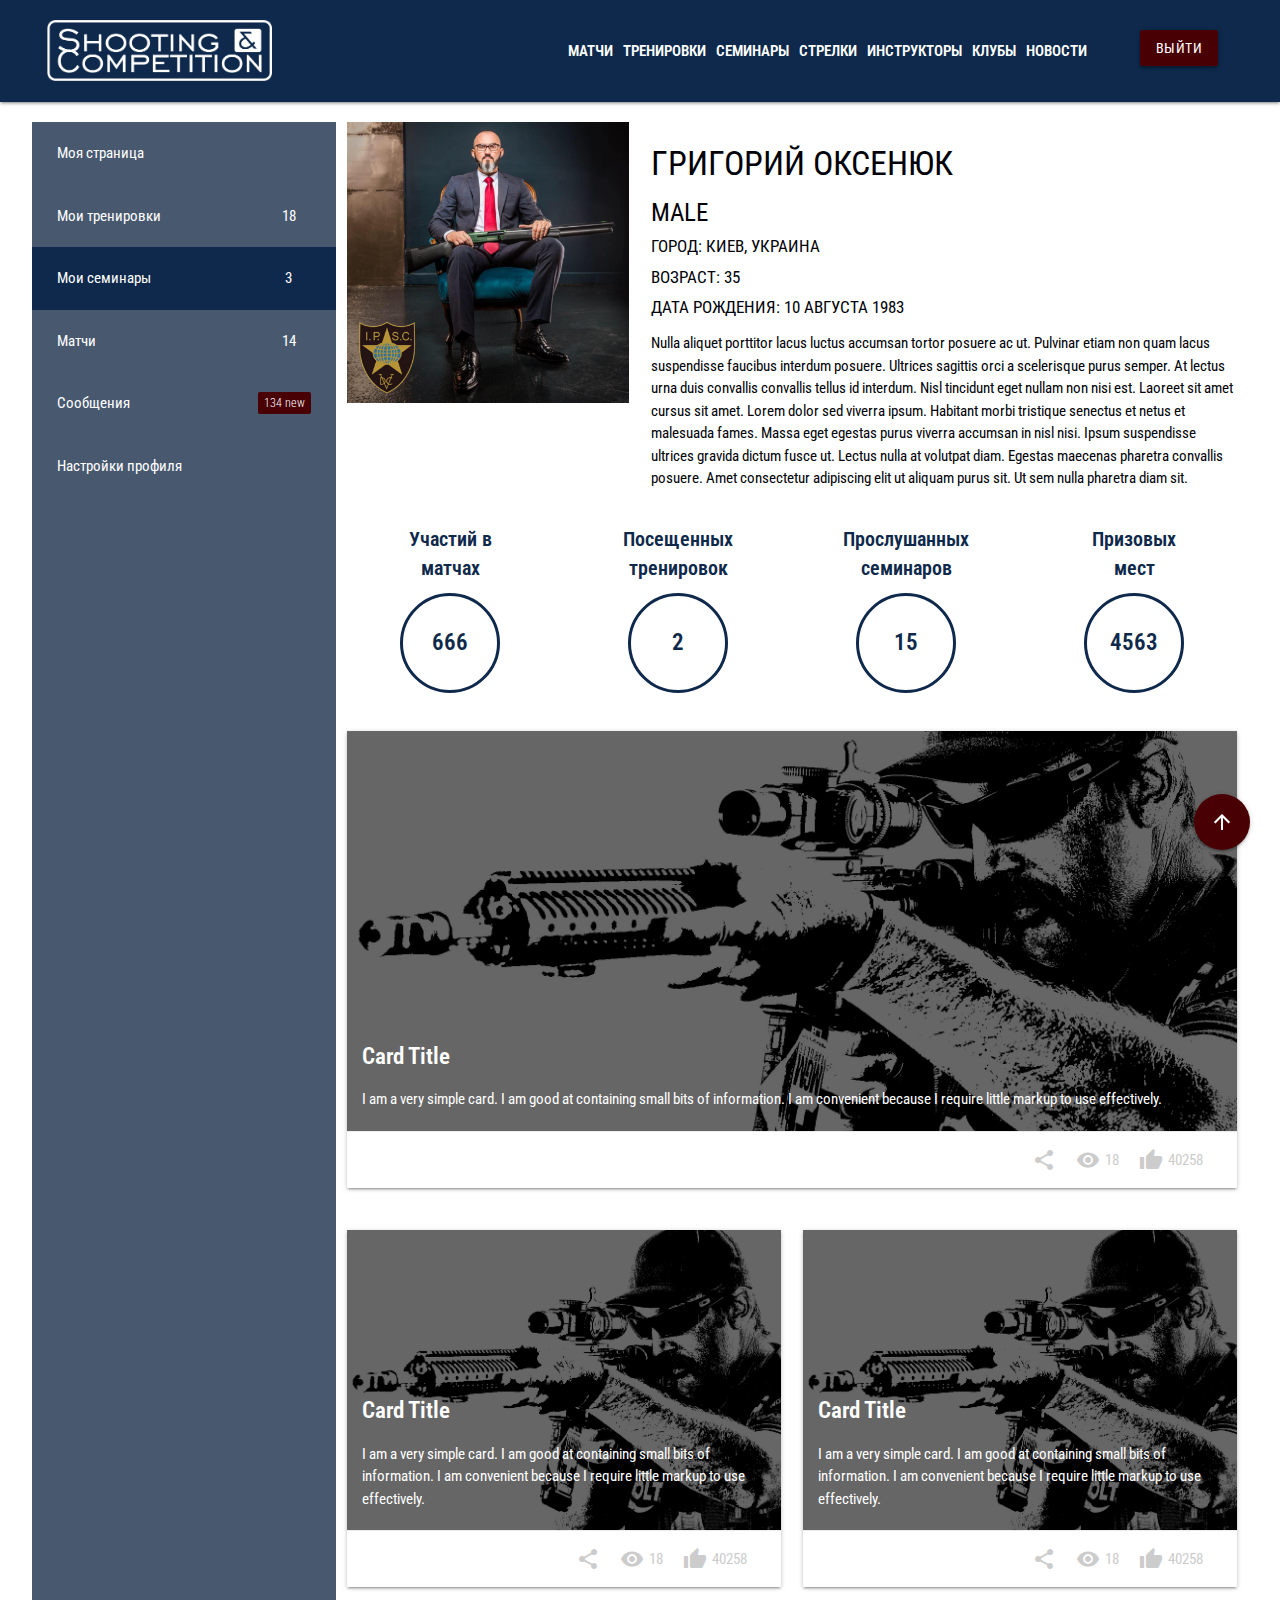
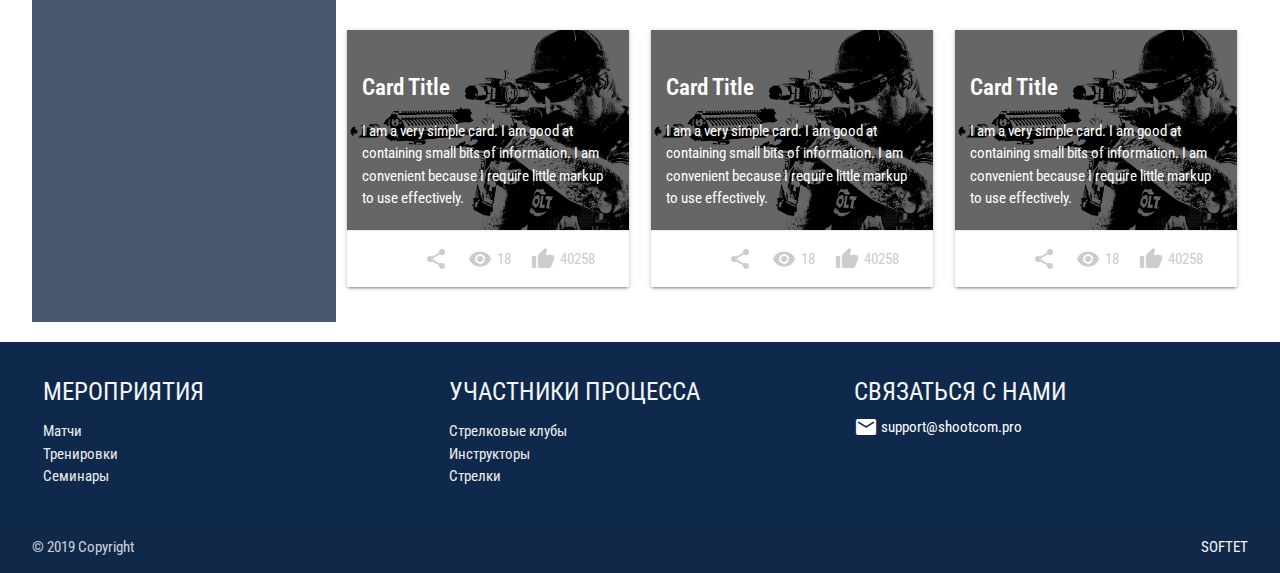
==== shooter_page.html @ df548dff "add all project" ====
<!DOCTYPE html>
  <html>
    <head>
      <!--Import Google Icon Font-->
      <link href="https://fonts.googleapis.com/icon?family=Material+Icons" rel="stylesheet">
      <!--Import materialize.css-->
      <link type="text/css" rel="stylesheet" href="css/materialize.min.css"  media="screen,projection"/>
      <link type="text/css" rel="stylesheet" href="css/custom.css"  media="screen,projection"/>
      <link href="https://fonts.googleapis.com/css?family=Roboto+Condensed" rel="stylesheet"> 
      <!--Let browser know website is optimized for mobile--> 
      <meta name="viewport" content="width=device-width, initial-scale=1.0"/>
      <title>shootcom.pro</title>
      <link rel="shortcut icon" href="images/FAV.ico" type="image/x-icon">

    </head>

    <body>
      <header class="header-second">    
        <!-- =============================== -->
        <div class="container header-menu"">
          <nav class="nav-extended">
            <div class="nav-wrapper">
              <a href="index.html"><img class="brand-logo" src="images/logo-w.png"></a>
              <a href="#" data-target="mobile-demo" class="sidenav-trigger"><i class="material-icons">menu</i></a>
              <ul id="nav-mobile" class="right hide-on-med-and-down">
                <li><a href="#">Матчи</a></li>
                <li><a href="#">Тренировки</a></li>
                <li><a href="#">Семинары</a></li>
                <li><a href="shooter_page.html">Стрелки</a></li>
                <li><a href="#">Инструкторы</a></li>
                <li><a href="#">Клубы</a></li>
                <li><a href="#">Новости</a></li>
              </ul>
            </div>
          </nav>
          <div class="log-btn">
            <a class="waves-effect waves-light btn btn-logout right login">выйти</a>
          </div>
        </div>
        
        <ul class="sidenav" id="mobile-demo">
          <li><a href="#">Матчи</a></li>
          <li><a href="#">Тренировки</a></li>
          <li><a href="#">Семинары</a></li>
          <li><a href="shooter_page.html">Стрелки</a></li>
          <li><a href="#">Инструкторы</a></li>
          <li><a href="#">Клубы</a></li>
          <li><a href="#">Новости</a></li>
        </ul>
        
        <!-- =============================== -->
          <!--<nav class="container">
            <div class="logotype center">           
              <a href="index.html"><img  class="brand-logo" src="images/logo-w.png"></a>             
            </div>
            <div class="nav-wrapper"> 
              <ul id="nav-mobile" class="left hide-on-small-only">
                <li><a href="#">Матчи</a></li>
                <li><a href="#">Тренировки</a></li>
                <li><a href="#">Семинары</a></li>
                <li><a href="shooter_page.html">Стрелки</a></li>
                <li><a href="#">Инструкторы</a></li>
                <li><a href="#">Клубы</a></li>
                <li><a href="#">Новости</a></li>
              </ul>
            </div>
            <div class="log-btn">
              <a class="waves-effect waves-light btn btn-logout right login">logout</a> 
            </div>         
          </nav>--> 
      </header>
      <main class="container">
        <div class="row cabinet">
          <div class="col m3 s1 left-panel hide-on-med-and-down">
            <a href="shooter_page.html">Моя страница</a>
            <a href="shooter_page_my_trainings.html"><span class="badge">18</span>Мои тренировки</a>
            <a href="" class="btn-menu-active"><span class="badge">3</span>Мои семинары</a>
            <a href=""><span class="badge">14</span>Матчи</a>
            <a href=""><span class="badge new">134</span>Сообщения</a>
            <a href="shooter_page_my-settings.html">Настройки профиля</a>
          </div>
          <div class="col m3 s1 left-panel show-on-medium-and-down mobile-menu">
            <a href="shooter_page.html"><i class="material-icons">account_box</i></a>
            <a href="shooter_page_my_trainings.html"></span><i class="material-icons">rowing</i></a>
            <a href="" class="btn-menu-active"></span><i class="material-icons">school</i></a>
            <a href=""></span><i class="material-icons">local_activity</i></a>
            <a href=""></span><i class="material-icons">message</i></a>
            <a href="shooter_page_my-settings.html"><i class="material-icons">settings</i></a>
          </div>
          <div class="col m9 s11">
            <div class="row">
              <div class="col m4 personal-photo">
                <img src="/images/ogg.jpg"/>
                <a class="waves-effect waves-light btn image-change-btn"><i class="material-icons">edit</i></a>
              </div>
              <div class="col m8 personal-info">
                <h4>Григорий Оксенюк</h4>
                <h5>male</h5>
                <h6>Город: <span>Киев, Украина</span></h6>
                <h6>Возраст: <span>35</span></h6>
                <h6>Дата рождения: <span>10 августа 1983</span></h6>
                <p>Nulla aliquet porttitor lacus luctus accumsan tortor posuere ac ut. Pulvinar etiam non quam lacus suspendisse faucibus interdum posuere. Ultrices sagittis orci a scelerisque purus semper. At lectus urna duis convallis convallis tellus id interdum. Nisl tincidunt eget nullam non nisi est. Laoreet sit amet cursus sit amet. Lorem dolor sed viverra ipsum. Habitant morbi tristique senectus et netus et malesuada fames. Massa eget egestas purus viverra accumsan in nisl nisi. Ipsum suspendisse ultrices gravida dictum fusce ut. Lectus nulla at volutpat diam. Egestas maecenas pharetra convallis posuere. Amet consectetur adipiscing elit ut aliquam purus sit. Ut sem nulla pharetra diam sit.</p>
              </div>
            </div>
            <div class="row">
              <div class="col s12 m3 center label-statistic">
                <span class="statistic">Участий в<br>матчах</span>
                <div class="number center-align"><span class="digit">666</span></div>
              </div>
              <div class="col s12 m3 center label-statistic">
                <span class="statistic">Посещенных<br>тренировок</span>
                <div class="number center-align"><span class="digit">2</span></div>
              </div>
              <div class="col s12 m3 center label-statistic">
                <span class="statistic">Прослушанных<br>семинаров</span>
                <div class="number center-align"><span class="digit">15</span></div>
              </div>
              <div class="col s12 m3 center label-statistic">
                <span class="statistic ">Призовых<br>мест</span>
                <div class="number center-align"><span class="digit">4563</span></div>
              </div>
            </div>
            <div class="row">
              <div class="col s12 m12">
                <div class="card">
                  <a href="">
                    <div class="card-image card-image-large">
                      <div class="my-card-bg"></div>
                      <div class="my-card-text-block">
                          <span class="my-card-title">Card Title</span>
                          <p class="my-card-p">I am a very simple card. I am good at containing small bits of information.
                            I am convenient because I require little markup to use effectively.</p>
                      </div>
                    </div>
                  </a>
                  <div class="card-action my-card-icons">
                    <div class="icon-element">
                        <i class="material-icons">share</i>
                  
                    </div>
                    <div class="icon-element">
                      <i class="material-icons">remove_red_eye</i>  
                      <span class="">18</span>
                    </div>
                    <div class="icon-element">
                        <i class="material-icons">thumb_up</i>
                        <span class="">40258</span>
                    </div>
                    
                  </div>
                </div>
              </div>
            </div>
            <div class="row">
              <div class="col s12 m6">
                <div class="card">
                  <a href="">
                    <div class="card-image card-image-medium">
                      <div class="my-card-bg"></div>
                      <div class="my-card-text-block">
                          <span class="my-card-title">Card Title</span>
                          <p class="my-card-p">I am a very simple card. I am good at containing small bits of information.
                            I am convenient because I require little markup to use effectively.</p>
                      </div>
                    </div>
                  </a>
                  <div class="card-action my-card-icons">
                    <div class="icon-element">
                      <i class="material-icons">share</i>
                    </div>
                    <div class="icon-element">
                      <i class="material-icons">remove_red_eye</i>  
                      <span class="">18</span>
                    </div>
                    <div class="icon-element">
                      <i class="material-icons">thumb_up</i>
                      <span class="">40258</span>
                    </div>
                  </div>
                </div>
              </div>
              <div class="col s12 m6">
                <div class="card">
                  <a href="">
                    <div class="card-image card-image-medium">
                      <div class="my-card-bg"></div>
                      <div class="my-card-text-block">
                          <span class="my-card-title">Card Title</span>
                          <p class="my-card-p">I am a very simple card. I am good at containing small bits of information.
                            I am convenient because I require little markup to use effectively.</p>
                      </div>
                    </div>
                  </a>
                  <div class="card-action my-card-icons">
                    <div class="icon-element">
                      <i class="material-icons">share</i>
                    </div>
                    <div class="icon-element">
                      <i class="material-icons">remove_red_eye</i>  
                      <span class="">18</span>
                    </div>
                    <div class="icon-element">
                      <i class="material-icons">thumb_up</i>
                      <span class="">40258</span>
                    </div>
                  </div>
                </div>
              </div>
            </div>
            <div class="row">
              <div class="col s12 m4">
                <div class="card">
                  <a href="">
                    <div class="card-image card-image-small">
                      <div class="my-card-bg"></div>
                      <div class="my-card-text-block">
                        <span class="my-card-title">Card Title</span>
                        <p class="my-card-p">I am a very simple card. I am good at containing small bits of information.
                          I am convenient because I require little markup to use effectively.</p>
                      </div>
                    </div>
                  </a>
                  <div class="card-action my-card-icons">
                    <div class="icon-element">
                      <i class="material-icons">share</i>
                    </div>
                    <div class="icon-element">
                      <i class="material-icons">remove_red_eye</i>  
                      <span class="">18</span>
                    </div>
                    <div class="icon-element">
                      <i class="material-icons">thumb_up</i>
                      <span class="">40258</span>
                    </div>
                  </div>
                </div>
              </div>
              <div class="col s12 m4">
                <div class="card">
                  <a href="">
                    <div class="card-image card-image-small">
                      <div class="my-card-bg"></div>
                      <div class="my-card-text-block">
                        <span class="my-card-title">Card Title</span>
                        <p class="my-card-p">I am a very simple card. I am good at containing small bits of information.
                          I am convenient because I require little markup to use effectively.</p>
                      </div>
                    </div>
                  </a>
                  <div class="card-action my-card-icons">
                    <div class="icon-element">
                      <i class="material-icons">share</i>
                    </div>
                    <div class="icon-element">
                      <i class="material-icons">remove_red_eye</i>  
                      <span class="">18</span>
                    </div>
                    <div class="icon-element">
                      <i class="material-icons">thumb_up</i>
                      <span class="">40258</span>
                    </div>
                  </div>
                </div>
              </div>
              <div class="col s12 m4">
                <div class="card">
                  <a href="">
                    <div class="card-image card-image-small">
                      <div class="my-card-bg"></div>
                      <div class="my-card-text-block">
                        <span class="my-card-title">Card Title</span>
                        <p class="my-card-p">I am a very simple card. I am good at containing small bits of information.
                          I am convenient because I require little markup to use effectively.</p>
                      </div>
                    </div>
                  </a>
                  <div class="card-action my-card-icons">
                    <div class="icon-element">
                      <i class="material-icons">share</i>
                    </div>
                    <div class="icon-element">
                      <i class="material-icons">remove_red_eye</i>  
                      <span class="">18</span>
                    </div>
                    <div class="icon-element">
                      <i class="material-icons">thumb_up</i>
                      <span class="">40258</span>
                    </div>
                  </div>
                </div>
              </div>
            </div>
          </div>
        </div>
        
        <a class="btn-floating btn-large waves-effect waves-light btn-up"><i class="material-icons">arrow_upward</i></a>

      </main>
      
      <footer class="page-footer">
        <div class="container">
          <div class="row">
            <div class="col l4 s12">
              <h5 class="grey-text text-lighten-4">Мероприятия</h5>
              <ul>
                <li><a class="grey-text text-lighten-3" href="#!">Матчи</a></li>
                <li><a class="grey-text text-lighten-3" href="#!">Тренировки</a></li>
                <li><a class="grey-text text-lighten-3" href="#!">Семинары</a></li>
              </ul>
            </div>
            <div class="col l4 s12">
              <h5 class="grey-text text-lighten-4">Участники процесса</h5>
              <ul>
                <li><a class="grey-text text-lighten-3" href="#!">Стрелковые клубы</a></li>
                <li><a class="grey-text text-lighten-3" href="#!">Инструкторы</a></li>
                <li><a class="grey-text text-lighten-3" href="#!">Стрелки</a></li>
              </ul>
            </div>
            <div class="col l4 s12">
              <h5 class="grey-text text-lighten-4">Связаться с нами</h5>
              <div class="contacts">
                <i class="material-icons">email</i>
                <span>support@shootcom.pro</span>
              </div>
            </div>
          </div>
        </div>
        <div class="footer-copyright">
          <div class="container">
          © 2019 Copyright
          <a class="grey-text text-lighten-4 right" href="#!">SOFTET</a>
          </div>
        </div>
      </footer>
                

      <!--JavaScript at end of body for optimized loading-->
      <script>
        document.addEventListener('DOMContentLoaded', function () {
          var elems = document.querySelectorAll('.sidenav');
          var instances = M.Sidenav.init(elems, options);
          var options = {
            accordion: true
          };
        });
      </script>
      <script type="text/javascript" src="js/materialize.min.js"></script>
      <!--<script>
        document.addEventListener('DOMContentLoaded', function() {
          var elems = document.querySelectorAll('.parallax');
          var instances = M.Parallax.init(elems, options);
        });
      </script>-->
    </body>
  </html>
---- css/custom.css ----
html {
    color: #010208;
}*

h1, h2, h3, h4, h5, h6 {
    text-transform: uppercase;
}

h1, h2, h3, h4, h5, h6, p, i, span, input, select {
    color: #010208;
}

button:focus {
    background-color: #48596f;
}

.btn-up {
    position: fixed;
    bottom: 50px;
    right: 30px;
    display: table-cell;
    background-color: #490005;
}

.btn:focus, .btn-large:focus, .btn-small:focus, .btn-floating:focus {
    background-color: #48596f;
}

body, button, input, optgroup, select, textarea{
    font-family: 'Roboto Condensed', sans-serif;
}
.btn-up:hover{
    background-color: #490005;
}

.header-first{
    background-image: url(/images/2.jpg);
    background-size: cover;
    height: 400px;
    box-shadow: 0 2px 2px 0 rgba(0,0,0,0.14), 0 3px 1px -2px rgba(0,0,0,0.12), 0 1px 5px 0 rgba(0,0,0,0.2);
    -webkit-box-shadow: 0 2px 2px 0 rgba(0,0,0,0.14), 0 3px 1px -2px rgba(0,0,0,0.12), 0 1px 5px 0 rgba(0,0,0,0.2);
}
.header-second {
    height: 102px;
    background-color: #0E294B;
    box-shadow: 0 2px 2px 0 rgba(0,0,0,0.14), 0 3px 1px -2px rgba(0,0,0,0.12), 0 1px 5px 0 rgba(0,0,0,0.2);
    -webkit-box-shadow: 0 2px 2px 0 rgba(0,0,0,0.14), 0 3px 1px -2px rgba(0,0,0,0.12), 0 1px 5px 0 rgba(0,0,0,0.2);
    margin-bottom: 20px;
}

.header-menu {
    display: flex;
}

.nav-wrapper img {
    width: 225px;
    margin: 0 15px;
}

.carousel .carousel-item {
    visibility: hidden;
    width: 100%;
    /* height: 100%; */
    position: absolute;
    top: 0;
    left: 0;
}

/* .carousel-item .active {
    transform: none;
} */

h1 {
    margin: 5px;
}
nav{
    height: 100px;
    line-height: 100px;
    display: flex;
    background: transparent;
    -webkit-box-shadow: none;
    box-shadow: none;
}

a .brand-logo{    
    padding: 13px;
}

nav .nav-wrapper {
    overflow: hidden; 
    width: 100%;
    height: 102px;
}

nav ul a {
    text-transform: uppercase;
    /*color: black;*/
    font-weight: 600;
    padding: 0 5px;
}

nav ul a:hover {
    border-bottom: 2px solid #ffffff; 
    background-color: none;    
}

nav ul a:focus {
    border-bottom: 2px solid #ffffff; 
    background-color: none;      
}

.logotype{
    width: 25%;
    height: 100%;

}

li a:active{
    border-left: none;
    border-right: none; 
}

a .brand-logo{
    /*position: relative;*/
    /*width: 90%;*/
    padding: 20px 0;
}

.log-btn{
    width: 14%;
    height: 100%; 
    padding: 30px;
}
/*.login{
    position: absolute;
    right: 20px;
    top: 32px;
}*/

nav, nav .nav-wrapper i, nav a.sidenav-trigger, nav a.sidenav-trigger i {
    line-height: 102px;
    color: #fff;
    font-size: 30px;
}

.sidenav li > a {
    color: #fff;
}   

.sidenav {
    background-color: #48596f;
    padding-top: 20px;
}

.sidenav li > a:hover {
    background-color: #0E294B;
    transition: 0.5s;
}

.banner{
    max-height: 500px;
    overflow: hidden;
    position: relative;
}

.banner img  {
    width: 100%;
}

.banner-content {
    width: 25%;
    position: absolute;
    z-index: 1;
    left: 50%;
    top: 50%;
    margin: 2px 0 0 -150px;    
}

.banner-content h1 {
text-align: center;
}

.btn, .btn:hover {
    background-color: #0E294B;
}

.btn-logout, .btn-logout:hover {
    background-color: #490005;
}

.card-image {
    background-image: url('/images/stub2.jpg');
    width: 100%;
    height: 200px;
    background-position: center center;
    background-repeat: no-repeat;
    background-size: cover;
}

.card-image-large{
    height: 400px;
}

.card-image-medium{
    height: 300px;
}

.card-image-small{
    height: 200px;
}

span.badge.new {
    background-color: #0E294B;
}

.card .card-action a:not(.btn):not(.btn-large):not(.btn-small):not(.btn-large):not(.btn-floating) {
    color: #0E294B;
}

.card .card-action a:not(.btn):not(.btn-large):not(.btn-small):not(.btn-large):not(.btn-floating):hover {
    color: #039be5;
}

.subscribe{
    background-color: #0E294B;
    padding: 20px 0;
    
}

.subscribe h4{
    color: #ffffff;
}

.row .col.subscribe-field label, .row .col.subscribe-field input{
    color: #ffffff;
}


.row .col.btn-subscribe{
    padding-top: 25px;
}


.page-footer{
    background-color: #0E294B;
}

.contacts i, .contacts span {
    color: #ffffff;
    vertical-align: middle;
}

.page-footer .row .col ul li a:hover {
    color: #48596f !important;
}



/*------------shoter-page------------*/
.cabinet{
        display: -webkit-flex;
        display: -ms-flexbox;
        display: flex;
        -webkit-flex-wrap: wrap;
        -ms-flex-wrap: wrap;
        flex-wrap: wrap;
    }

.left-panel {
    background-color: #48596f;
    padding: 0 !important;
}


.left-panel a {
    display: block;
    color: #ffffff;
    padding: 20px 25px;
}

.left-panel a:hover {
    background-color: #0E294B;
    transition: 0.5s;
}

.left-panel a span {
    color: #fff;
    transition: 0.5s;
}

.left-panel a:hover span {
    /*color: #fff;*/
    transition: 0.5s;
}

.left-panel span.badge {
    color: #ffffff;
}

span.badge.new {
    background-color: #490005;
    color: #fff !important;
}

.personal-photo {
    position: relative;
}

.personal-photo img{
    max-width: 100%;
    display: block;
    width: 100%;
}

.image-change-btn{
    visibility: hidden;
    position: absolute;
    bottom: 12px;
    right: 25px;
    -webkit-transition: none;
    transition: none;
}

.image-change-btn i{
    color: #ffffff;
    visibility: hidden;
}

.personal-photo:hover .image-change-btn{
    visibility: visible;
}

.personal-photo:hover .image-change-btn i{
    visibility: visible;
}

.number  {
    border: 3px solid #0E294B;
    border-radius: 50%;
    width: 100px;
    height: 100px;
    position: relative;
    margin: 10px auto;
    padding-top: 30px;
}
/*.row >.label-statistic {
    padding: 0 63px;
}
*/
.statistic {
        font-size: 1.3rem;
        font-weight: 600;
        color: #0E294B;
}

.digit{
    font-size: 1.5rem;
    font-weight: 600;
    color: #0E294B;
}
.my-card-bg {
    background-color:black;
    height: 100%;
    width: 100%;
    position: absolute;
    top:0;
    opacity: 0.6;
}
.my-card-text-block {
    padding: 5px 15px;
    position: absolute;
    z-index: 1;
    color: white ;
    bottom: 0;
}
.my-card-title{
    color: white ;
    font-size: 1.5rem;
    font-weight: 600;
}

.my-card-p {
    color: white ;
}

span.badge.my-card-badge {
    color: #0E294B;
}

.my-card-icons {
    display: flex;
    justify-content: flex-end;
}

.icon-element {
    display: flex;
    align-items: center;
    padding: 0 10px;
    
}

.icon-element i, .icon-element span {
    color: #cccccc;
    cursor: pointer;
}

.icon-element i:hover, .icon-element span:hover {
    color: #0E294B;
}

.icon-element span {
padding-left: 5px;
}

/*---------- form -----------*/

.fixed-overlay{
    background-color:black;
    height: 206%;
    width: 100%;
    position: absolute;
    top:0;
    opacity: 0.6;
    z-index: -1000;
}

.fixed-overlay_modal {
    position: relative;
    text-align: center;
    white-space: nowrap;
    vertical-align: middle;
}

.fixed-overlay_modal::after {
    display: inline-block;
    vertical-align: middle;
    width: 0;
    height: 100%;
    content: '';
}

.modal {
    display: inline-block;
    vertical-align: middle;
    left: 0;
    right: 0;
    background-color: #ffffff;
    padding: 0;
    max-height: 100%;
    width: 55%;
    border-radius: none;
    will-change: top;
    position: relative;
}

.modal_container {
    display: inline-block;
    vertical-align: middle;
    margin: 50px;
    padding: 20px;
    width: 40%;
    min-width: 350px;
    text-align: left;
    white-space: normal;
    background-color: #ffffff;    
    color: #010208;
}
.btn-reg {
    margin-top: 15px;
}

/* label color */
.input-field label {
    color: #010208;
  }
  /* label focus color */
.input-field input[type=text]:focus + label {
    color: #010208;
  }
  /* label underline focus color */
.input-field input[type=text]:focus {
    border-bottom: 1px solid #010208;
    box-shadow: 0 1px 0 0 #010208;
  }
  /* valid color */
.input-field input[type=text].valid {
    border-bottom: 1px solid #010208;
    box-shadow: 0 1px 0 0 #010208;
  }
  /* invalid color */
.input-field input[type=text].invalid {
    border-bottom: 1px solid #010208;
    box-shadow: 0 1px 0 0 #010208;
  }
  /* icon prefix focus color */
.input-field .prefix.active {
    color: #010208;
  }

input:not([type]):focus:not([readonly]), input[type="text"]:not(.browser-default):focus:not([readonly]), input[type="password"]:not(.browser-default):focus:not([readonly]), input[type="email"]:not(.browser-default):focus:not([readonly]), input[type="url"]:not(.browser-default):focus:not([readonly]), input[type="time"]:not(.browser-default):focus:not([readonly]), input[type="date"]:not(.browser-default):focus:not([readonly]), input[type="datetime"]:not(.browser-default):focus:not([readonly]), input[type="datetime-local"]:not(.browser-default):focus:not([readonly]), input[type="tel"]:not(.browser-default):focus:not([readonly]), input[type="number"]:not(.browser-default):focus:not([readonly]), input[type="search"]:not(.browser-default):focus:not([readonly]), textarea.materialize-textarea:focus:not([readonly]) {
    border-bottom: 1px solid #0E294B;
    -webkit-box-shadow: 0 1px 0 0 #0E294B;
    box-shadow: 0 1px 0 0 #0E294B;
  }

label .active:focus {
    border-bottom: 1px solid #0E294B;
    -webkit-box-shadow: 0 1px 0 0 #0E294B;
    box-shadow: 0 1px 0 0 #0E294B;
  }


.input-field label:default {
    color: #010208;
}

input:not([type]) + label::after, input[type="text"]:not(.browser-default) + label::after, input[type="password"]:not(.browser-default) + label::after, input[type="email"]:not(.browser-default) + label::after, input[type="url"]:not(.browser-default) + label::after, input[type="time"]:not(.browser-default) + label::after, input[type="date"]:not(.browser-default) + label::after, input[type="datetime"]:not(.browser-default) + label::after, input[type="datetime-local"]:not(.browser-default) + label::after, input[type="tel"]:not(.browser-default) + label::after, input[type="number"]:not(.browser-default) + label::after, input[type="search"]:not(.browser-default) + label::after, textarea.materialize-textarea + label::after, .select-wrapper + label::after {
    color: #0E294B;
}

input[type=text]:not(.browser-default):focus:not([readonly])+label {
    color: #0E294B;
}
.select-wrapper {
    padding-right: 10px;
}

.select-wrapper input.select-dropdown {
    font-family: 'Roboto Condensed', sans-serif;
    padding-left: 10px;
    font-size: inherit;
}

.select-dropdown li.disabled, .select-dropdown li.disabled > span, .select-dropdown li.optgroup {
    color: #0E294B;
    background-color: transparent;
    font-family: 'Roboto Condensed', sans-serif;
}

.dropdown-content li > a, .dropdown-content li > span {
    color: #0E294B;
    font-family: 'Roboto Condensed', sans-serif;
}

.is-instructor {
    padding-left:40px;
}

.is-instructor-check {
    margin-bottom: 5px;
}

.is-instructor-pruf {
    padding-left: 35px;
    font-size: 13px;
    margin-top: 0px;
}

[type="checkbox"]+span:not(.lever):before, [type="checkbox"]:not(.filled-in)+span:not(.lever):after {
    border: 2px solid #010208;
}

[type="checkbox"]:checked+span:not(.lever):before {
    border-right: 2px solid #010208;
    border-bottom: 2px solid #010208;
    
}

.modal {
    display: none;
}

textarea label.active {
    color: #0E294B;
}

textarea.materialize-textarea:focus:not([readonly])+label {
    color: #0E294B;
}

/*.textarea-settings {
    padding: 0 22px 0 68px;
}*/

.datepicker-modal.open {
    width: auto;
}

.datepicker-date-display {
    background-color: #48596f;
}

.datepicker-cancel, .datepicker-clear, .datepicker-today, .datepicker-done {
    color: #0E294B;
}

.datepicker-table td.is-selected {
    background-color: #0E294B;
}

.datepicker-table td.is-today {
    color: #010208;
}

/*---------- form_finish -----------*/



/*--------- my_trainings-----------------*/

.my_tarnings span.badge {
    color: #ffffff;
    padding-top: 7px;
}

.event-pass {
    opacity: 0.7;
}

time {
    margin-right: 10px;
}

.btn-active {
    background-color: #48596f;
}

.btn-menu-active {
    background-color: #0E294B;
}

/*--------- my_trainings_finish-----------------*/


/*--------- instructor`s_trainings-----------------*/


.event-btn{
    visibility: hidden;
    margin-left: 10px;
    margin-bottom: 5px;
    -webkit-transition: none;
    transition: none;
}

.event-btn i{
    color: #ffffff;
    visibility: hidden;
}

.card-image:hover .event-btn{
    visibility: visible;
}

.card-image:hover .event-btn i{
    visibility: visible;
}

ul.dropdown-content li a span.badge {
    color: #0E294B;
}

/*--------- instructor`s_trainings_finish-----------------*/


/*-------------workout_page-------------*/

.workout-titles {
    width: 100%;
}

.card-image .card-avatar {
    padding-top: 20px;
}

.description {
    color: #0E294B;
    font-weight: 600;
}

.participant-image {
    height: 50px;
    max-width: 50px !important;
    margin: 0;
}



.participant {
    padding: 15px 0 15px 25px;
    -webkit-transition: -webkit-box-shadow .25s;
    transition: -webkit-box-shadow .25s;
    transition: box-shadow .25s;
    transition: box-shadow .25s, -webkit-box-shadow .25s;
    border-radius: 2px;
    box-shadow: 0 2px 2px 0 rgba(0,0,0,0.14),0 3px 1px -2px rgba(0,0,0,0.12),0 1px 5px 0 rgba(0,0,0,0.2);
    margin-top: 0;
}

.participant-info form span {
    top: 5px;
}

.del-participant{
    top: 8px;
}

.event-action i, .del-participant i{
    color: #ffffff
}

.comments-block {
    padding: 0 10px;
}

.comments {
    display: inline-block;
}

.avatar-block {
    width: 15%;
}


.avatar {
    width: 80px;
    height: 80px; /* Ширина и высота */
    border-radius: 50%; /* Превращаем в круг */
    background: url(/images/pers-photo.jpg) no-repeat 0px 0; /* Параметры фона */
    background-size: auto 300px; /* Высота фотографии равна высоте элемента */
    background-size: cover;
    float: left;
    margin-bottom: 5px;    
}

.avatar-inner {
    width: 70px;
    height: 70px; /* Ширина и высота */
    border-radius: 50%; /* Превращаем в круг */
    background: url(/images/pers-photo.jpg) no-repeat 0px 0; /* Параметры фона */
    background-size: auto 300px; /* Высота фотографии равна высоте элемента */
    background-size: cover;
    float: left;
    margin-bottom: 5px;
}

.messages {
    float: right;
    width: 85%;
}

.message {
    padding: 15px;
    -webkit-transition: -webkit-box-shadow .25s;
    transition: -webkit-box-shadow .25s;
    transition: box-shadow .25s;
    transition: box-shadow .25s, -webkit-box-shadow .25s;
    border-radius: 2px;
    box-shadow: 0 2px 2px 0 rgba(0,0,0,0.14),0 3px 1px -2px rgba(0,0,0,0.12),0 1px 5px 0 rgba(0,0,0,0.2);
    margin-top: 0;
}

.btn-add-to-event {
    position: fixed;
    bottom: 150px;
    right: 30px;
    display: table-cell;
    background-image: url(/images/FAV.ico);
    background-size: cover;
    background-color: transparent;
}

.btn-add-to-event:active, .btn-add-to-event:focus, .btn-add-to-event:hover {
    background-color: #0E294B;
}

.refuse-participate {
    position: absolute;
    bottom: 0;
}

.confirmed {
    color: green;
    font-size: 2.5rem;
    top: 22px;
    position: absolute;
}

.not-confirmed {
    color: red;
    font-size: 2.5rem;
    top: 22px;
    position: absolute;
}

/*-------------workout_page_finish-------------*/

/*====================== pagination_start =======================*/

.pagination li.active {
    background-color: #48596f;
}

/*====================== pagination_end =======================*/


/*==================== instructors_page_start ==================*/

.pers-card img {    
    object-fit: cover; 
    height: 100%; 
    width: 100%;
}

.pers-info {
    padding: 5px 10px;
    height: 170px;
}

/*.pers-info h6, .pers-info p, .pers-info a {
    text-transform: uppercase;
}*/

.pers-info p {
    margin:  5px 0;
}



/*=================== instructors_page_start ====================*/

/*========================== create_training_start ==========================*/
.create-event .datepicker-controls, .create-event .datepicker-table, .create-event .datepicker-footer {
    max-width: 219px;
}

.create-event .datepicker-container.modal-content {
    width: 100px;
}

.create-event .datepicker-date-display {
    padding: 11px;
}

.file-field span {
    color: #fff;
}

.event-picture img {
    background-image: url('/images/stub2.jpg');
    width: 100%;
    background-position: center center;
    background-repeat: no-repeat;
    background-size: cover; 
}

.event-picture {
    position: relative;
}

.event-picture .event-btns{
    bottom: 10px;
    position: absolute;
}

.event-picture:hover .event-btn{
    visibility: visible;
}

.event-picture:hover .event-btn i{
    visibility: visible;
}

/*========================== create_training_end ==========================*/


/*==================== match_archive_start ====================*/

.carousel-archive {
    margin-bottom: 50px;
}
.carousel .carousel-item{
    width: unset;
    height: fit-content;
}

.carousel .carousel-item>img {
    width: unset;
    height: -webkit-fill-available;
}

.match-places {
    margin-bottom: 50px;
}

.match-name, .match-discipline {
    margin-bottom: 30px;
}

.match-class {
    margin-bottom: 30px;
}

.f-place {
    color: gold;
    vertical-align: bottom;
}

.s-place {
    color: silver;
    vertical-align: bottom;
}
.t-place {
    color: burlywood;
    vertical-align: bottom;
}

.match-res-attached {
    margin-left: 20px;
}

/*==================== match_archive_end ====================*/

/*================= media & small screens ====================*/



.mobile-menu {
    display: none;
}

.mobile-menu .material-icons {
    color: #ffffff;
    font-size: 16px;
}

.mobile-menu span.badge {
    margin-left: 5px;   
}

.mobile-menu a {
    text-align: center;
    padding: 10px 2px;
}

@media screen and (max-width: 1400px) {
    
    .container {
        width: 80%;
    }
}

@media screen and (max-width: 1320px) {
    
    .container {
        width: 95%;
    }
}




/*======= ipad ========*/
@media screen and (max-width: 768px) {

    .header-first {
        height: 200px;
    }
    .container {
        width: 97%;
    }

    .parallax-container {
        height: 350px;
    }

    .parallax-container .parallax img {
        width: 768px;
    }

    .mobile-menu a {
        padding: 20px 2px;
    }

    .mobile-menu .material-icons {
        color: #ffffff;
        font-size: 30px;
    }

    .avatar {
        float: right;
    }

    .participant {
        padding: 5px;
    }

    .participant p {
        font-size: 12px;
    }

    .participant i {
        font-size: 18px;
    }

    .participant i {
        margin:0;
    }

    .comments-block .avatar {
        width: 50px;
        height: 50px;
    }

    .avatar-inner {
        width: 40px;
        height: 40px;
    }

    .participant .btn {
        padding: 0 10px;
    }

    .create-event .datepicker-date-display .date-text {
        font-size: 1rem;
    }

    .create-event .datepicker-controls, .create-event .datepicker-table, .create-event .datepicker-footer {
        max-width: 210px;
    }
    
    .create-event .datepicker-container.modal-content {
        width: 60px;
    }

    .create-event .month-prev, .month-next {
        padding: 0px;
    }

    .create-event  .select-wrapper input.select-dropdown {
        padding: 0;
    }

    .create-event .select-wrapper {
        padding-right: 0;
    }

    .carousel {
        height: 300px;
    }

}

/*========= media ============*/
@media screen and (max-width: 420px) {

    .nav-wrapper img {
        width: 200px;
        margin: auto 20px;
    }

    .log-btn {
        padding: 30px 0;
    }

    .header-first {
        height: 102px;
    }

    .modal_container {
        width: 95%;
        min-width: 0;
        margin: 100px auto;
    }

    .mobile-menu a {
        padding: 10px 2px;
    }

    .mobile-menu .material-icons {
        color: #ffffff;
        font-size: 16px;
    }

    .participant .btn {
        margin-left: 5px;
    }

    .participant .btn {
        padding: 0 5px;
    }

    .carousel {
        height: 200px;
    }
}

/*======== iphone 6/7/8 plus =========*/
@media screen and (max-width: 414px) {

    .nav-wrapper img {
        width: 170px;
    }
    .parallax-container {
        height: 213px;
    }
    .parallax-container .parallax img {
        width: 414px;
    }
}

/*======== iphone 6/7/8 =========*/
@media screen and (max-width: 375px) {

    .parallax-container {
        height: 192px;
    }
    .parallax-container .parallax img {
        width: 375px;
    }

    .nav-wrapper img {
        margin: 5px 20px auto;
    }

    .participant .btn {
        margin-left: 3px;
    }
}

/*======== Samsung =========*/
@media screen and (max-width: 360px) {

    .parallax-container {
        height: 183px;
    }
    .parallax-container .parallax img {
        width: 360px;
    }

    .participant .btn {
        margin-left: 0px;
    }
}

/*======== iphone 5 =========*/
@media screen and (max-width: 320px) {

    .parallax-container {
        height: 172px;
    }
    .parallax-container .parallax img {
        width: 320px;
    }

    .nav-wrapper img {
        width: 140px;
        margin-top: 10px;
    }

    .btn-reg .btn {
        margin-bottom: 5px;
    }

}
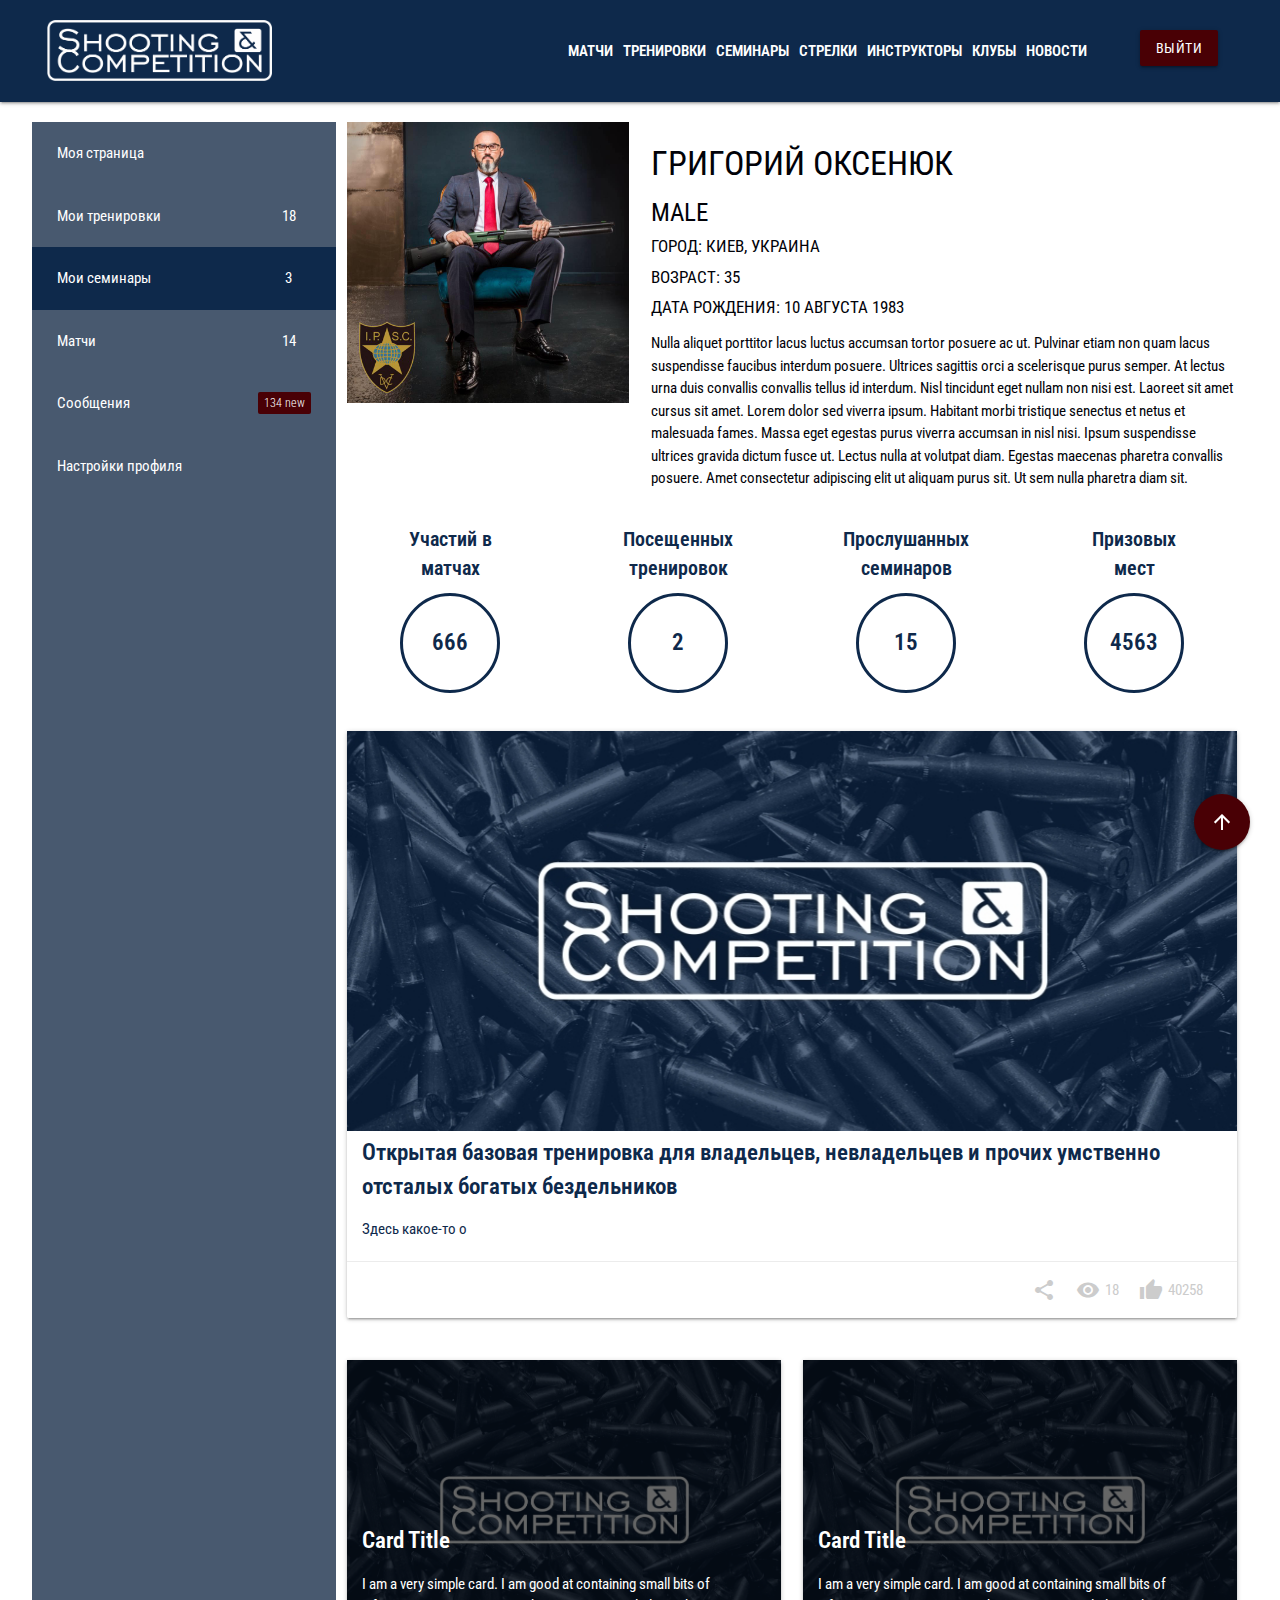
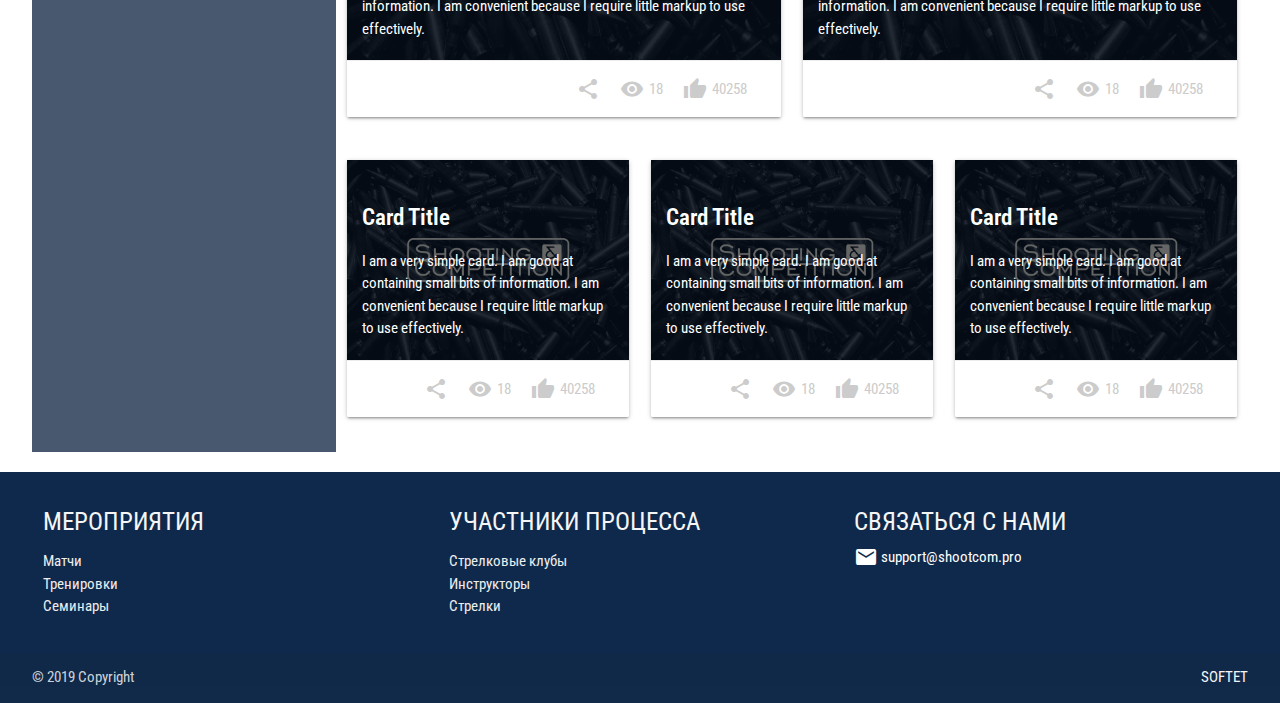
==== commit d1a9c0e1: "card changed" ====
--- a/shooter_page.html
+++ b/shooter_page.html
@@ -124,15 +124,14 @@
               <div class="col s12 m12">
                 <div class="card">
                   <a href="">
-                    <div class="card-image card-image-large">
-                      <div class="my-card-bg"></div>
-                      <div class="my-card-text-block">
-                          <span class="my-card-title">Card Title</span>
-                          <p class="my-card-p">I am a very simple card. I am good at containing small bits of information.
-                            I am convenient because I require little markup to use effectively.</p>
-                      </div>
-                    </div>
-                  </a>
+                  <div class="card-image card-image-large">
+                    <!-- <div class="my-card-bg"></div>  -->
+                  </div>
+                  </a>
+                  <div class="my-card-info">
+                    <span class="my-card-title-new">Открытая базовая тренировка для владельцев, невладельцев и прочих умственно отсталых богатых бездельников</span>
+                    <p class="my-card-p-new">Здесь какое-то о</p>
+                  </div>
                   <div class="card-action my-card-icons">
                     <div class="icon-element">
                         <i class="material-icons">share</i>
--- a/css/custom.css
+++ b/css/custom.css
@@ -195,6 +195,11 @@
     background-position: center center;
     background-repeat: no-repeat;
     background-size: cover;
+}
+
+.card-image:hover {
+    transition: .5s ease;
+    opacity:70%;  
 }
 
 .card-image-large{
@@ -366,6 +371,12 @@
     top:0;
     opacity: 0.6;
 }
+.my-card-photo {
+    max-width: 100%;
+    max-height: 100%;
+    object-fit: contain;
+}
+
 .my-card-text-block {
     padding: 5px 15px;
     position: absolute;
@@ -373,14 +384,33 @@
     color: white ;
     bottom: 0;
 }
+
+.my-card-info{
+    padding: 5px 15px;
+}
+
 .my-card-title{
     color: white ;
     font-size: 1.5rem;
     font-weight: 600;
 }
-
+.my-card-title-new {
+    color: #0E294B;
+    font-size: 1.5rem;
+    font-weight: 600;
+}
+
+.my-card-p-new {
+    color: #0E294B;
+}
 .my-card-p {
     color: white ;
+}
+
+.to-instructor {
+    display: block;
+    color: #010208;
+    text-transform: uppercase;
 }
 
 span.badge.my-card-badge {
@@ -404,8 +434,18 @@
     cursor: pointer;
 }
 
+.icon-element-link {
+    margin-right: 0 !important;
+}
+
 .icon-element i:hover, .icon-element span:hover {
     color: #0E294B;
+    transition: .5s ease;
+}
+
+.icon-element-btn, .icon-element-btn:focus {
+    border: none;
+    background: none;
 }
 
 .icon-element span {
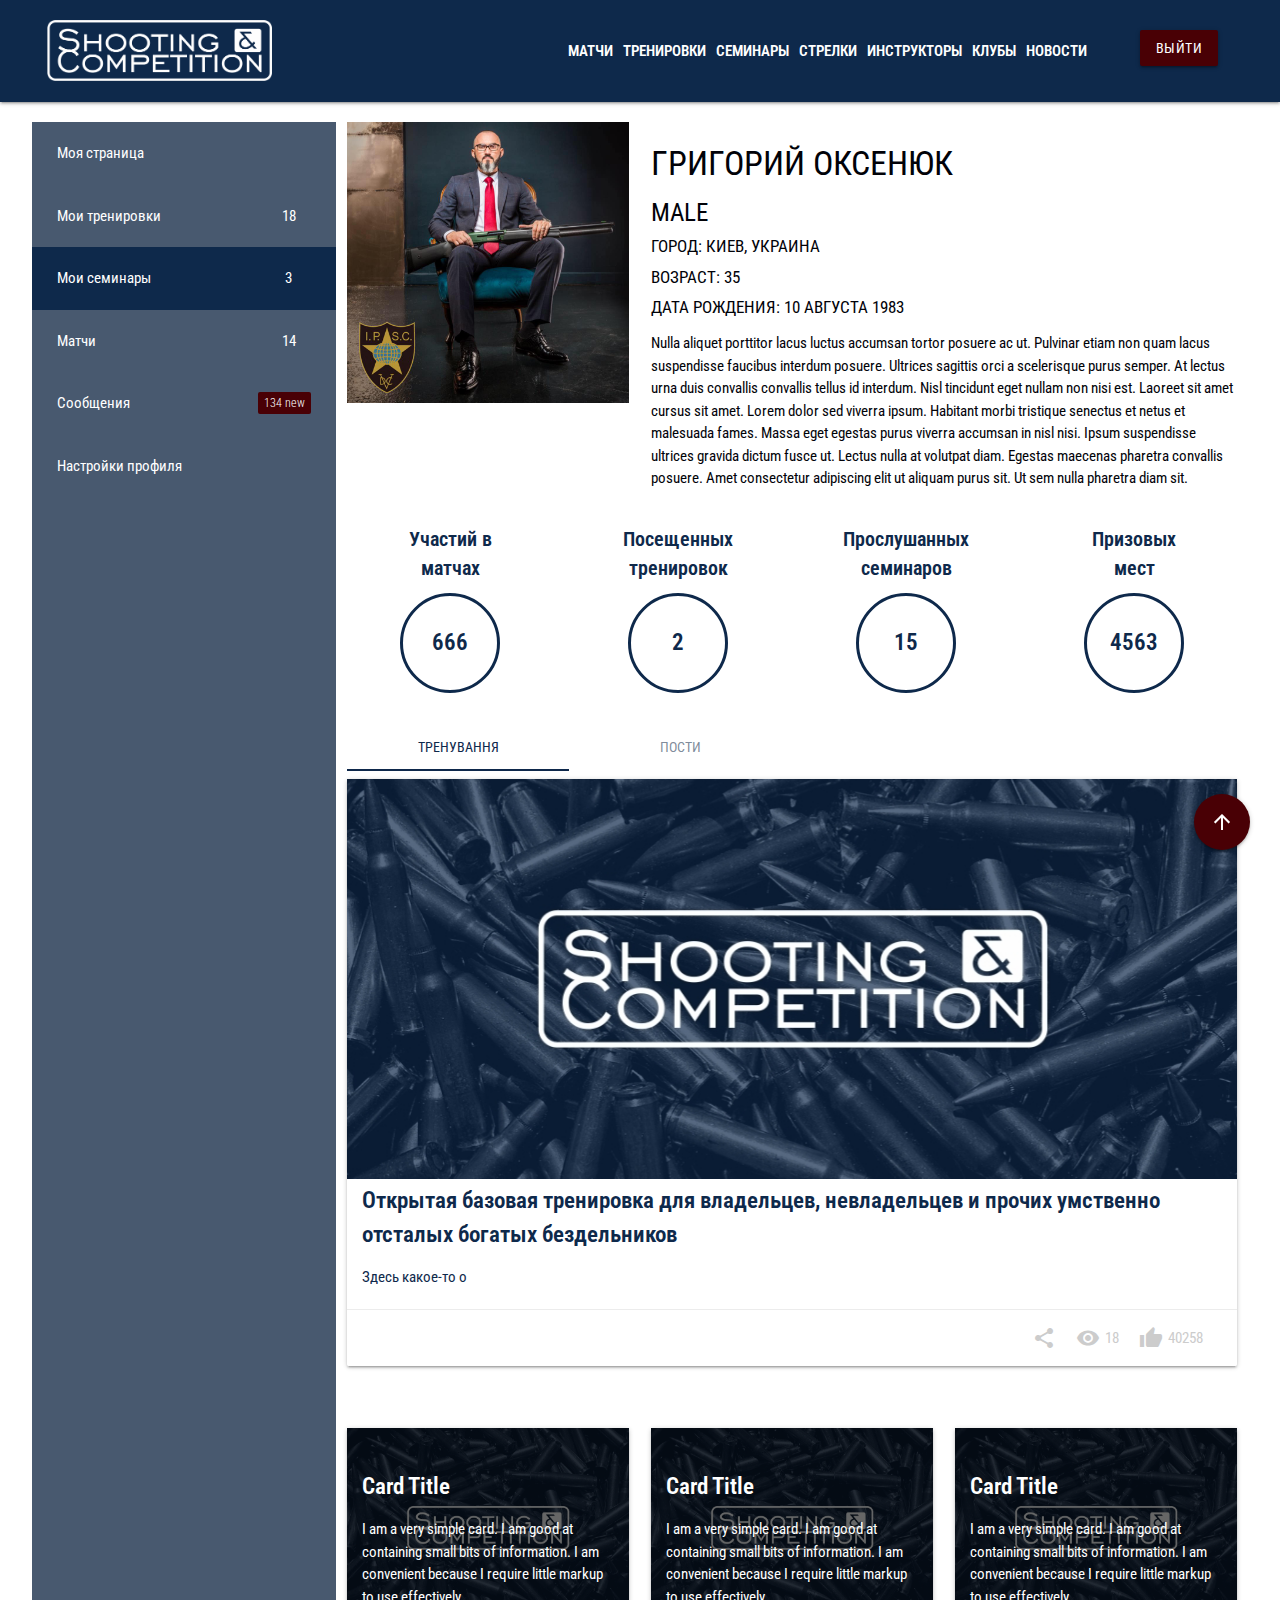
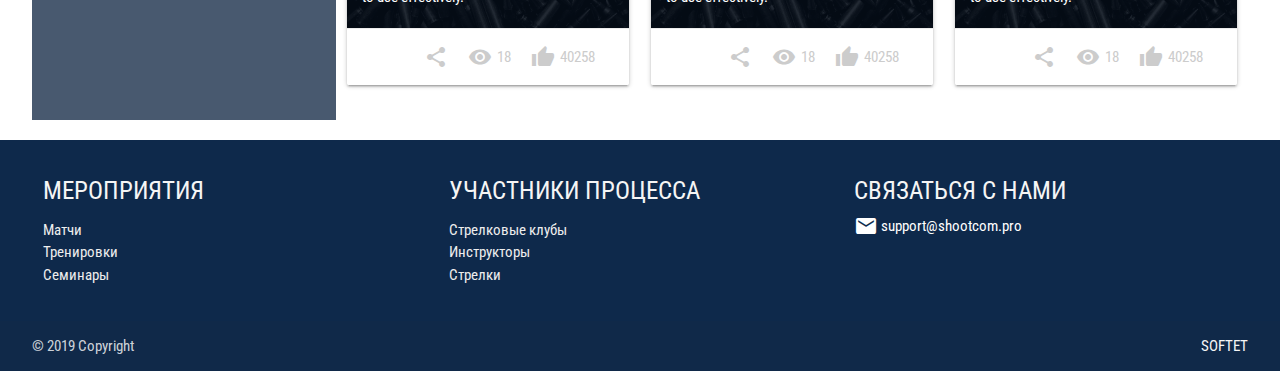
==== commit 07c7a533: "add tabs, changed materialize.min.css file" ====
--- a/shooter_page.html
+++ b/shooter_page.html
@@ -121,90 +121,104 @@
               </div>
             </div>
             <div class="row">
-              <div class="col s12 m12">
-                <div class="card">
-                  <a href="">
-                  <div class="card-image card-image-large">
-                    <!-- <div class="my-card-bg"></div>  -->
-                  </div>
-                  </a>
-                  <div class="my-card-info">
-                    <span class="my-card-title-new">Открытая базовая тренировка для владельцев, невладельцев и прочих умственно отсталых богатых бездельников</span>
-                    <p class="my-card-p-new">Здесь какое-то о</p>
-                  </div>
-                  <div class="card-action my-card-icons">
-                    <div class="icon-element">
-                        <i class="material-icons">share</i>
-                  
-                    </div>
-                    <div class="icon-element">
-                      <i class="material-icons">remove_red_eye</i>  
-                      <span class="">18</span>
-                    </div>
-                    <div class="icon-element">
-                        <i class="material-icons">thumb_up</i>
-                        <span class="">40258</span>
-                    </div>
-                    
-                  </div>
-                </div>
-              </div>
-            </div>
-            <div class="row">
-              <div class="col s12 m6">
-                <div class="card">
-                  <a href="">
-                    <div class="card-image card-image-medium">
-                      <div class="my-card-bg"></div>
-                      <div class="my-card-text-block">
-                          <span class="my-card-title">Card Title</span>
-                          <p class="my-card-p">I am a very simple card. I am good at containing small bits of information.
-                            I am convenient because I require little markup to use effectively.</p>
-                      </div>
-                    </div>
-                  </a>
-                  <div class="card-action my-card-icons">
-                    <div class="icon-element">
-                      <i class="material-icons">share</i>
-                    </div>
-                    <div class="icon-element">
-                      <i class="material-icons">remove_red_eye</i>  
-                      <span class="">18</span>
-                    </div>
-                    <div class="icon-element">
-                      <i class="material-icons">thumb_up</i>
-                      <span class="">40258</span>
-                    </div>
-                  </div>
-                </div>
-              </div>
-              <div class="col s12 m6">
-                <div class="card">
-                  <a href="">
-                    <div class="card-image card-image-medium">
-                      <div class="my-card-bg"></div>
-                      <div class="my-card-text-block">
-                          <span class="my-card-title">Card Title</span>
-                          <p class="my-card-p">I am a very simple card. I am good at containing small bits of information.
-                            I am convenient because I require little markup to use effectively.</p>
-                      </div>
-                    </div>
-                  </a>
-                  <div class="card-action my-card-icons">
-                    <div class="icon-element">
-                      <i class="material-icons">share</i>
-                    </div>
-                    <div class="icon-element">
-                      <i class="material-icons">remove_red_eye</i>  
-                      <span class="">18</span>
-                    </div>
-                    <div class="icon-element">
-                      <i class="material-icons">thumb_up</i>
-                      <span class="">40258</span>
-                    </div>
-                  </div>
-                </div>
-              </div>
+              <div class="col s12">
+                <ul class="tabs">
+                  <li class="tab col s3"><a class="active" href="#workouts">Тренування</a></li>
+                  <li class="tab col s3"><a href="#posts">Пости</a></li>
+                  <!-- <li class="tab col s3 disabled"><a href="#test3">Disabled Tab</a></li>
+                  <li class="tab col s3"><a href="#test4">Test 4</a></li> -->
+                </ul>
+              </div>
+              <!--  tab content start-->
+              <div id="workouts" class="col s12">
+                <div class="row">
+                  <div class="col s12 m12">
+                    <div class="card">
+                      <a href="">
+                      <div class="card-image card-image-large">
+                        <!-- <div class="my-card-bg"></div>  -->
+                      </div>
+                      </a>
+                      <div class="my-card-info">
+                        <span class="my-card-title-new">Открытая базовая тренировка для владельцев, невладельцев и прочих умственно отсталых богатых бездельников</span>
+                        <p class="my-card-p-new">Здесь какое-то о</p>
+                      </div>
+                      <div class="card-action my-card-icons">
+                        <div class="icon-element">
+                          <i class="material-icons">share</i>
+                        </div>
+                        <div class="icon-element">
+                          <i class="material-icons">remove_red_eye</i>  
+                          <span class="">18</span>
+                        </div>
+                        <div class="icon-element">
+                            <i class="material-icons">thumb_up</i>
+                            <span class="">40258</span>
+                        </div>
+                      </div>
+                    </div>
+                  </div>
+                </div>
+              </div>
+              <div id="posts" class="col s12">
+                <div class="row">
+                  <div class="col s12 m6">
+                    <div class="card">
+                      <a href="">
+                        <div class="card-image card-image-medium">
+                          <div class="my-card-bg"></div>
+                          <div class="my-card-text-block">
+                              <span class="my-card-title">Card Title</span>
+                              <p class="my-card-p">I am a very simple card. I am good at containing small bits of information.
+                                I am convenient because I require little markup to use effectively.</p>
+                          </div>
+                        </div>
+                      </a>
+                      <div class="card-action my-card-icons">
+                        <div class="icon-element">
+                          <i class="material-icons">share</i>
+                        </div>
+                        <div class="icon-element">
+                          <i class="material-icons">remove_red_eye</i>  
+                          <span class="">18</span>
+                        </div>
+                        <div class="icon-element">
+                          <i class="material-icons">thumb_up</i>
+                          <span class="">40258</span>
+                        </div>
+                      </div>
+                    </div>
+                  </div>
+                  <div class="col s12 m6">
+                    <div class="card">
+                      <a href="">
+                        <div class="card-image card-image-medium">
+                          <div class="my-card-bg"></div>
+                          <div class="my-card-text-block">
+                              <span class="my-card-title">Card Title</span>
+                              <p class="my-card-p">I am a very simple card. I am good at containing small bits of information.
+                                I am convenient because I require little markup to use effectively.</p>
+                          </div>
+                        </div>
+                      </a>
+                      <div class="card-action my-card-icons">
+                        <div class="icon-element">
+                          <i class="material-icons">share</i>
+                        </div>
+                        <div class="icon-element">
+                          <i class="material-icons">remove_red_eye</i>  
+                          <span class="">18</span>
+                        </div>
+                        <div class="icon-element">
+                          <i class="material-icons">thumb_up</i>
+                          <span class="">40258</span>
+                        </div>
+                      </div>
+                    </div>
+                  </div>
+                </div>
+              </div>
+              <!--  tab content end-->
             </div>
             <div class="row">
               <div class="col s12 m4">
@@ -336,10 +350,11 @@
       <!--JavaScript at end of body for optimized loading-->
       <script>
         document.addEventListener('DOMContentLoaded', function () {
-          var elems = document.querySelectorAll('.sidenav');
-          var instances = M.Sidenav.init(elems, options);
+          var elems = document.querySelectorAll('.tabs');
+          var instance = M.Tabs.init(elems, options);
           var options = {
-            accordion: true
+            duration: 1500,
+            swipeable: true
           };
         });
       </script>
--- a/css/custom.css
+++ b/css/custom.css
@@ -1202,4 +1202,19 @@
         margin-bottom: 5px;
     }
 
+    /* ===================tabs=============== */
+
+    .tabssc .tabsc a:hover, .tabssc .tabsc a.active {
+        color: #0e284b !important;
+    }
+
+    .tabssc .tabsc a {
+        color: rgba(71, 89, 111, 1) !important;
+    }
+
+    .tabs .indicator {
+        background-color: #47596f !important;
+    }
+
+
 }